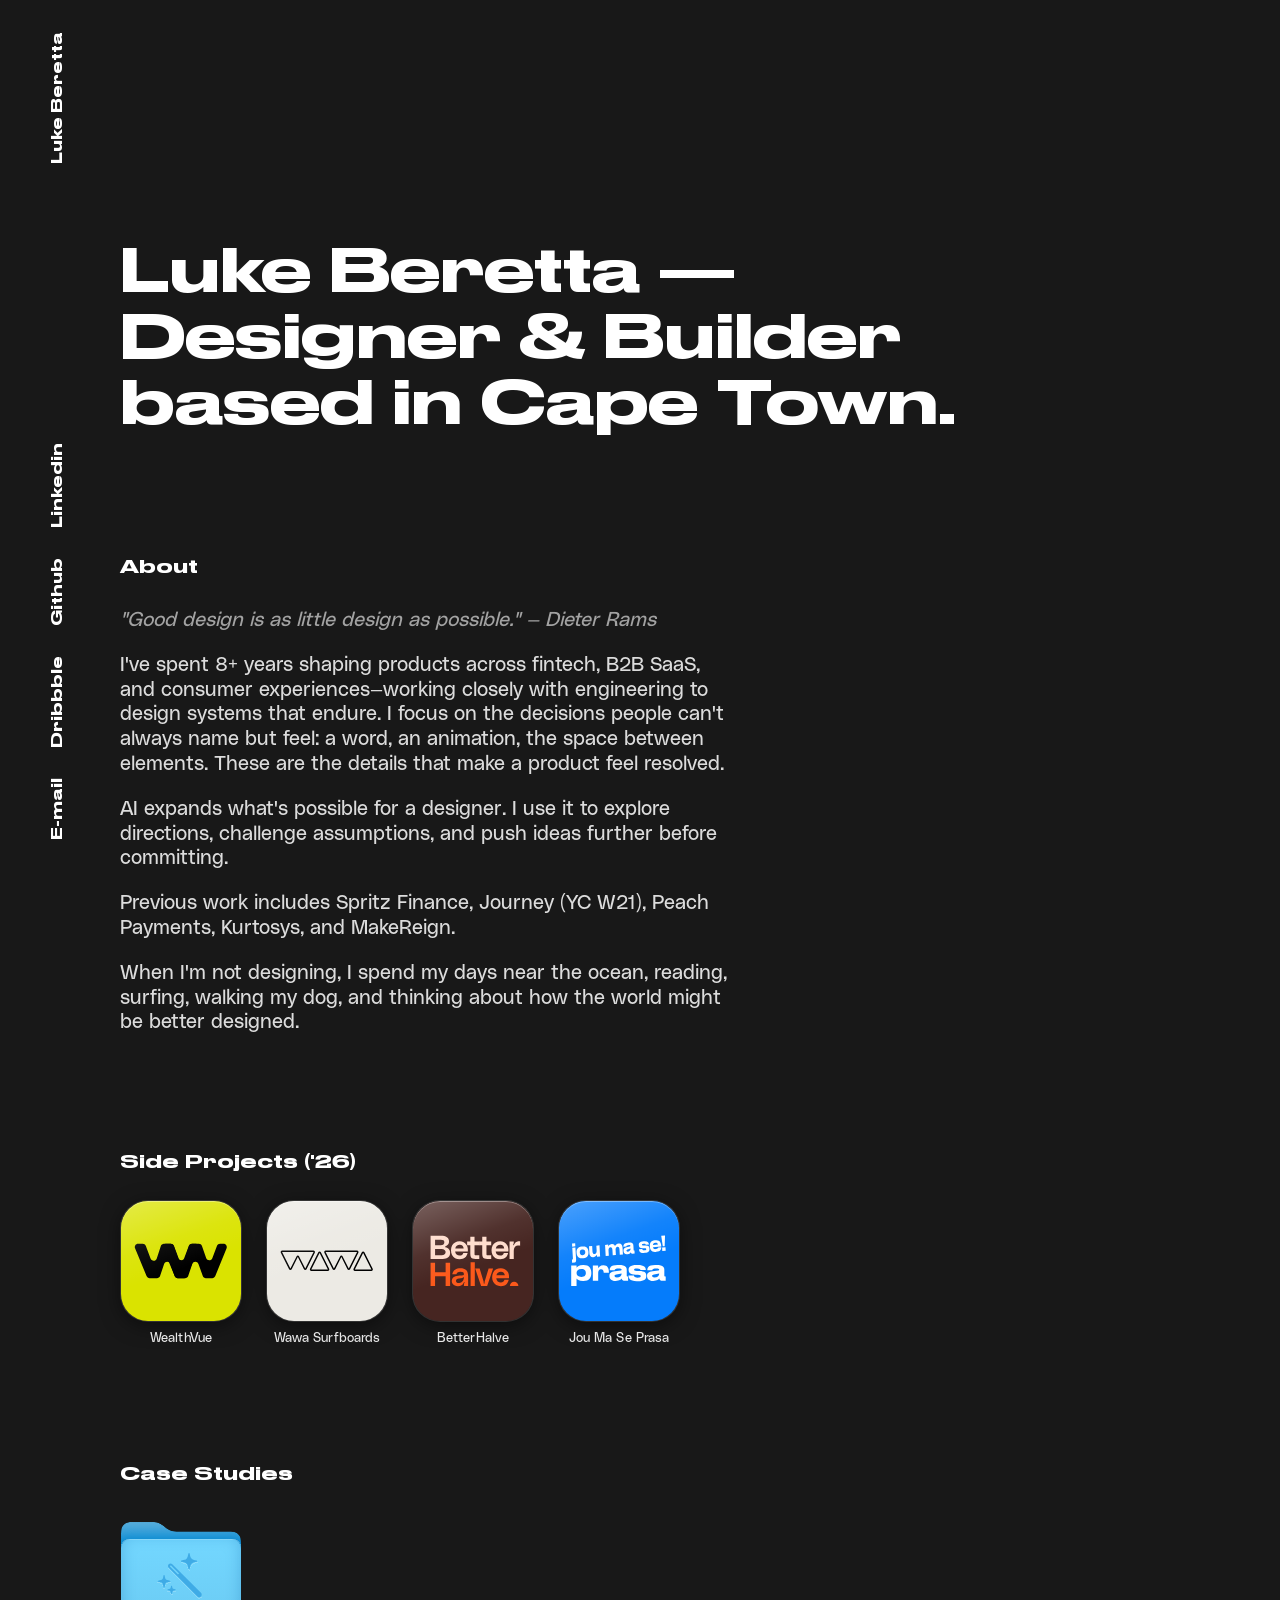
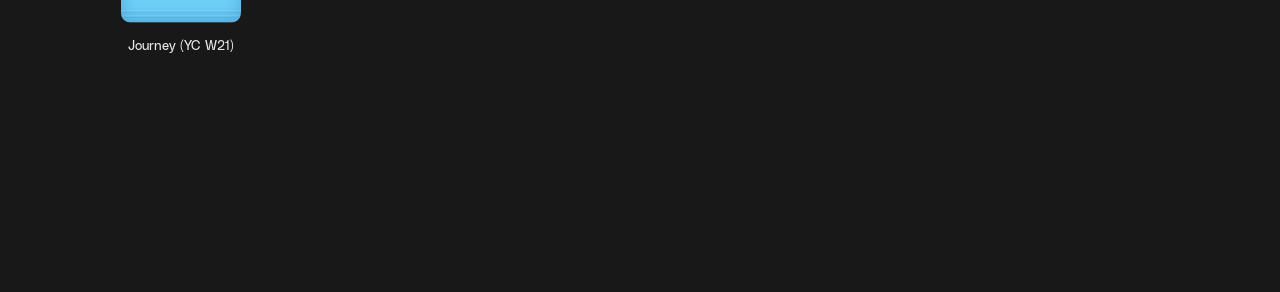
==== index.html @ b5a03242 "feat: replace case study folder icon with SVG asset" ====
<!doctype html>
<html lang="en">

<head>
  <meta charset="utf-8" />
  <meta name="viewport" content="width=device-width, initial-scale=1" />
  <meta name="description" content="Luke Beretta — Designer & Builder." />
  <meta property="og:description" content="Luke Beretta — Designer & Builder." />
  <meta property="og:title" content="Luke Beretta — Designer & Builder" />
  <meta property="og:type" content="website" />
  <meta property="og:site_name" content="Luke Beretta — Designer & Builder" />
  <meta property="og:image" content="https://lukeberetta.github.io/assets/img/og-image.png" />

  <title>Luke Beretta — Designer & Builder</title>
  <link rel="preload" href="assets/fonts/DrukWide-Medium.ttf" as="font" type="font/ttf" crossorigin />
  <link rel="preload" href="assets/fonts/PolySans-Neutral.otf" as="font" type="font/otf" crossorigin />
  <link rel="stylesheet" href="assets/css/main.css" />
  <link rel="icon" type="image/svg+xml" href="assets/icon.svg" />
  <link rel="icon" type="image/png" href="assets/img/favicon-32x32.png" sizes="32x32" />
  <link rel="icon" type="image/png" href="assets/img/favicon-16x16.png" sizes="16x16" />
  <link rel="shortcut icon" href="assets/img/favicon.ico" />
  <link rel="apple-touch-icon" href="assets/img/apple-touch-icon.png" />
  <link rel="manifest" href="assets/img/site.webmanifest" />
</head>

<body class="is-black">
  <header class="app-header">
    <h1>Luke Beretta</h1>
  </header>

  <aside class="app-aside">
    <ul>
      <li><a href="mailto:hello@lukeberetta.com">E-mail</a></li>
      <li><a href="https://dribbble.com/LukeBeretta" target="_blank" rel="noopener noreferrer">Dribbble</a></li>
      <li><a href="https://github.com/lukeberetta" target="_blank" rel="noopener noreferrer">Github</a></li>
      <li><a href="https://www.linkedin.com/in/lukeberetta/" target="_blank" rel="noopener noreferrer">Linkedin</a></li>
    </ul>
  </aside>

  <main class="app-main">
    <section class="main-intro fadein-1">
      <h2>Luke Beretta &mdash; Designer &amp; Builder based in Cape Town.</h2>
    </section>
    <section class="main-section fadein-2">
      <span>About</span>
      <p class="quote">"Good design is as little design as possible." — Dieter Rams</p>
      <p>
        I've spent 8+ years shaping products across fintech, B2B SaaS, and
        consumer experiences&mdash;working closely with engineering to design
        systems that endure. I focus on the decisions people can't always name
        but feel: a word, an animation, the space between elements. These are
        the details that make a product feel resolved.
      </p>
      <p>AI expands what's possible for a designer. I use it to explore directions, challenge assumptions, and push
        ideas further before committing.</p>
      <p>Previous work includes Spritz Finance, Journey (YC W21), Peach Payments, Kurtosys, and MakeReign.</p>
      <p>
        When I'm not designing, I spend my days near the ocean, reading,
        surfing, walking my dog, and thinking about how the world might be
        better designed.
      </p>
    </section>
    <section class="main-section fadein-3">
      <span>Side Projects ('26)</span>
      <div class="projects">
        <a href="https://wealthvue.lukeberetta.com/" target="_blank" rel="noopener noreferrer" class="project-card">
          <div class="project-icon">
            <div class="project-thumb">
              <img src="assets/img/icons/wealthvue.svg" alt="WealthVue — Universal Portfolio Tracker" />
            </div>
          </div>
          <p class="project-name">WealthVue</p>
          <p class="project-desc">Universal portfolio tracker</p>
        </a>
        <a href="https://wawa.lukeberetta.com/" target="_blank" rel="noopener noreferrer" class="project-card">
          <div class="project-icon">
            <div class="project-thumb">
              <img src="assets/img/icons/wawa.svg" alt="Wawa Surfboards" />
            </div>
          </div>
          <p class="project-name">Wawa Surfboards</p>
          <p class="project-desc">Online store (in progress)</p>
        </a>
        <a href="https://betterhalve.com" target="_blank" rel="noopener" class="project-card">
          <div class="project-icon">
            <div class="project-thumb">
              <img src="assets/img/icons/betterhalve.svg" alt="BetterHalve" />
            </div>
          </div>
          <p class="project-name">BetterHalve</p>
          <p class="project-desc">iOS app</p>
        </a>
        <a href="https://joumaseprasa.com" target="_blank" rel="noopener noreferrer" class="project-card">
          <div class="project-icon">
            <div class="project-thumb">
              <img src="assets/img/icons/joumaseprasa.svg" alt="Jou Ma Se Prasa" />
            </div>
          </div>
          <p class="project-name">Jou Ma Se Prasa</p>
          <p class="project-desc">Cape Town train noise tracker</p>
        </a>
      </div>
    </section>
    <section class="main-section fadein-3">
      <span>Case Studies</span>
      <div class="projects">
        <a href="case-studies/journey.html" class="project-card project-card--folder">
          <img src="assets/img/icons/case-study-journey.svg" alt="Journey" class="project-folder-icon" />
          <p class="project-name">Journey (YC W21)</p>
          <p class="project-desc">Case study</p>
        </a>
      </div>
    </section>
    <!-- Figma files section hidden
    <section class="main-section fadein-3">
      <span>Select Figma Files</span>
      <div class="projects">
        <a href="https://www.figma.com/design/J8ltPVBTdNNCyfic9MIWaE/Selected-Case-Studies--In-Progress-?m=auto&t=wPqwxRE45HLJJpII-1"
          target="_blank" rel="noopener noreferrer" class="project-card">
          <div class="project-thumb">
            <img src="assets/img/case-studies.png" alt="Case Studies" />
          </div>
          <p class="project-name">Case Studies</p>
          <p class="project-desc">In progress</p>
        </a>
        <a href="https://www.figma.com/design/6o7K0kJI0UyByejwV8CUm9/Spritz-App?m=auto&t=wPqwxRE45HLJJpII-1"
          target="_blank" rel="noopener noreferrer" class="project-card">
          <div class="project-thumb">
            <img src="assets/img/spritz-app.png" alt="Spritz Finance" />
          </div>
          <p class="project-name">Spritz Finance</p>
          <p class="project-desc">App design</p>
        </a>
        <a href="https://www.figma.com/design/VhBF4rH5nAALUirav9gGMx/Aperol-Design?m=auto&t=wPqwxRE45HLJJpII-1"
          target="_blank" rel="noopener noreferrer" class="project-card">
          <div class="project-thumb">
            <img src="assets/img/aperol.png" alt="Aperol Design" />
          </div>
          <p class="project-name">Aperol Design</p>
          <p class="project-desc">Spritz design system</p>
        </a>
        <a href="https://www.figma.com/design/goVI3vkGpjZGc5YXoRaha5/%E2%9D%96%C2%A0Peach-Core--Copy-?m=auto&t=wPqwxRE45HLJJpII-6"
          target="_blank" rel="noopener noreferrer" class="project-card">
          <div class="project-thumb">
            <img src="assets/img/peach.png" alt="Peach Payments" />
          </div>
          <p class="project-name">Peach Payments</p>
          <p class="project-desc">Design system</p>
        </a>
      </div>
    </section>
    -->
  </main>

  <script src="assets/js/index.js"></script>
</body>

</html>
---- assets/css/main.css ----
/* ============================================================
   Variables
   ============================================================ */

:root {
  --colour-light: #fff;
  --colour-dark: #181818;
}


/* ============================================================
   Reset
   ============================================================ */

*,
*::before,
*::after {
  margin: 0;
  padding: 0;
  box-sizing: border-box;
  font: inherit;
  text-rendering: optimizeLegibility;
  -webkit-font-smoothing: antialiased;
  -moz-osx-font-smoothing: grayscale;
  -webkit-tap-highlight-color: transparent;
}

::selection {
  color: var(--colour-dark);
  background: var(--colour-light);
}


/* ============================================================
   Fonts
   ============================================================ */

@font-face {
  font-family: "DrukWide";
  src: url(../fonts/DrukWide-Medium.ttf);
}

@font-face {
  font-family: "PolySans-Neutral";
  src: url(../fonts/PolySans-Neutral.otf);
}


/* ============================================================
   Base
   ============================================================ */

body {
  line-height: 1;
  font-weight: 300;
  font-family: "PolySans-Neutral", Arial, Helvetica, sans-serif;
}

a {
  text-decoration: none;
}


/* ============================================================
   Theme — Dark
   ============================================================ */

.is-black {
  background: var(--colour-dark);
}

.is-black,
.is-black a {
  color: var(--colour-light);
}

.is-black .app-aside ul li::before {
  background: var(--colour-light);
}


/* ============================================================
   Layout — Header & Aside (shared)
   ============================================================ */

.app-aside,
.app-header {
  z-index: 99;
  position: fixed;
  white-space: nowrap;
}


.app-main span,
h2 {
  font-size: 18px;
  font-family: "DrukWide";
}

.app-header,
.app-aside ul li {
  font-size: 14px;
  font-family: "DrukWide";
}

/* ============================================================
   Layout — Header
   ============================================================ */

.app-header {
  top: 150px;
  left: 65px;
  transform: rotate(-90deg);
  transform-origin: bottom left;
}

@media (max-width: 451px) {
  .app-header {
    top: 160px;
    left: auto;
    right: 28px;
    transform: rotate(90deg);
    transform-origin: top right;
  }
}


/* ============================================================
   Layout — Aside Nav
   ============================================================ */

.app-aside {
  left: 65px;
  bottom: 60px;
  transform: rotate(-90deg);
  transform-origin: bottom left;
}

.app-aside ul {
  display: flex;
  list-style: none;
  gap: 30px;
}

.app-aside ul li {
  position: relative;
}

.app-aside ul li::before {
  z-index: -1;
  content: "";
  width: 100%;
  height: 1px;
  transform: scaleX(0);
  transform-origin: right;
  transition: transform 0.2s ease-out;
  position: absolute;
  bottom: -1px;
  left: 0;
}

.app-aside ul li:hover::before {
  transform: scaleX(1);
  transform-origin: left;
}

@media (max-width: 451px) {
  .app-aside {
    left: auto;
    right: 28px;
    bottom: 30px;
    transform: rotate(90deg);
    transform-origin: top right;
  }

  .app-aside ul li {
    font-size: 9px;
  }
}


/* ============================================================
   Layout — Main
   ============================================================ */

.is-mobile .app-main {
  position: relative;
}

.app-main {
  position: fixed;
  padding: 240px 120px;
  transition: all 0.5s cubic-bezier(0.2, 0.84, 0.5, 1);
  transform-origin: 0 0;
  transform: translate3d(0, 0, 0);
  -webkit-backface-visibility: hidden;
  backface-visibility: hidden;
  perspective: 1000px;
}

@media (max-width: 451px) {
  .app-main {
    padding: 60px 68px 60px 24px;
  }
}

.app-main .main-intro,
.app-main .main-section {
  position: relative;
  padding-bottom: 120px;
  max-width: 620px;
}

.app-main .main-intro:last-of-type,
.app-main .main-section:last-of-type {
  padding-bottom: 0;
}

@media (max-width: 451px) {

  .app-main .main-intro,
  .app-main .main-section {
    padding-bottom: 60px;
  }
}

.app-main span {
  display: block;
  padding-bottom: 30px;
}

.app-main h2 {
  font-size: 60px;
  width: 900px;
  max-width: 900px;
  line-height: 110%;
}

@media (max-width: 451px) {
  .app-main h2 {
    font-size: 35px;
    width: auto;
  }
}

.app-main li,
.app-main p {
  opacity: 0.85;
  font-size: 20px;
  max-width: none;
  list-style: none;
  line-height: 124%;
  padding-bottom: 20px;
}

.app-main li small,
.app-main p small {
  font-size: 13px;
}

.app-main li:last-of-type,
.app-main p:last-of-type {
  padding-bottom: 0;
}

.app-main p.quote {
  opacity: 0.6;
  font-style: italic;
}


/* ============================================================
   Components — Back Link
   ============================================================ */

.back-link {
  display: inline-block;
  font-size: 14px;
  opacity: 0.5;
  margin-bottom: 20px;
  transition: opacity 0.2s ease-out;
}

.back-link:hover {
  opacity: 1;
}


/* ============================================================
   Components — Image Placeholder
   ============================================================ */

.img-placeholder {
  position: relative;
  width: 100%;
  aspect-ratio: 16 / 9;
  background: rgba(255, 255, 255, 0.08);
  backdrop-filter: blur(12px) saturate(160%);
  -webkit-backdrop-filter: blur(12px) saturate(160%);
  border-radius: 10px;
  box-shadow:
    0 0 0 1px rgba(255, 255, 255, 0.14),
    0 4px 20px rgba(0, 0, 0, 0.5);
  margin: 32px 0;
}

.img-placeholder.img-full {
  width: calc(100vw - 240px);
  max-width: none;
  object-fit: cover;
}

.main-section .img-placeholder:last-child {
  margin-top: 120px;
  margin-bottom: 0;
}

@media (max-width: 451px) {
  .img-placeholder.img-full {
    width: calc(100vw - 92px);
  }

  .main-section .img-placeholder:last-child {
    margin-top: 60px;
  }
}

.img-placeholder::after {
  content: '';
  position: absolute;
  inset: 0;
  border-radius: inherit;
  background: linear-gradient(160deg,
      rgba(255, 255, 255, 0.28) 0%,
      rgba(255, 255, 255, 0.06) 35%,
      transparent 55%);
  box-shadow: inset 0 1px 0 rgba(255, 255, 255, 0.35);
  pointer-events: none;
}


/* ============================================================
   Components — Project Grid
   ============================================================ */

.projects {
  display: grid;
  grid-template-columns: repeat(4, 1fr);
  gap: 28px 24px;
  max-width: 560px;
}

@media (max-width: 451px) {
  .projects {
    display: flex;
    flex-wrap: wrap;
    gap: 16px 12px;
    max-width: 100%;
  }
}

.project-card {
  display: flex;
  flex-direction: column;
  align-items: center;
  gap: 8px;
  transition: transform 0.18s ease-out, opacity 0.18s ease-out;
}

.project-card:hover {
  transform: scale(1.06);
  opacity: 1;
}

.project-card--folder {
  gap: 4px;
}

.project-icon {
  position: relative;
  width: 120px;
  height: 120px;
  border-radius: 27px;
  overflow: hidden;
  background: rgba(255, 255, 255, 0.08);
  backdrop-filter: blur(12px) saturate(160%);
  -webkit-backdrop-filter: blur(12px) saturate(160%);
  box-shadow:
    0 0 0 1px rgba(255, 255, 255, 0.14),
    0 4px 20px rgba(0, 0, 0, 0.5);
  flex-shrink: 0;
}

.project-icon::after {
  content: '';
  position: absolute;
  inset: 0;
  border-radius: inherit;
  background: linear-gradient(160deg,
      rgba(255, 255, 255, 0.28) 0%,
      rgba(255, 255, 255, 0.06) 35%,
      transparent 55%);
  box-shadow: inset 0 1px 0 rgba(255, 255, 255, 0.35);
  pointer-events: none;
  z-index: 1;
}

@media (max-width: 451px) {
  .project-icon {
    width: 80px;
    height: 80px;
    border-radius: 18px;
  }
}

.project-thumb {
  width: 100%;
  height: 100%;
  overflow: hidden;
}

.project-thumb img {
  width: 100%;
  height: 100%;
  object-fit: cover;
  object-position: center;
  display: block;
}

.project-folder-icon {
  width: 120px;
  height: 120px;
  object-fit: contain;
  display: block;
}

@media (max-width: 451px) {
  .project-folder-icon {
    width: 80px;
    height: 80px;
  }
}

.project-card .project-name {
  font-family: "PolySans-Neutral";
  font-size: 13px;
  opacity: 0.9;
  max-width: none;
  padding: 0;
  text-align: center;
  letter-spacing: 0.01em;
  line-height: 1.2;
}

.project-card .project-desc {
  display: none;
}

@media (max-width: 451px) {
  .project-card .project-name {
    font-size: 10px;
  }
}


/* ============================================================
   Animation — Fade In
   ============================================================ */

.fadein-1,
.fadein-2,
.fadein-3 {
  opacity: 0;
  animation: fadein 0.8s var(--delay, 0s) forwards;
}

.fadein-1 {
  --delay: 0.3s;
}

.fadein-2 {
  --delay: 0.6s;
}

.fadein-3 {
  --delay: 0.9s;
}

@keyframes fadein {
  to {
    opacity: 1;
  }
}
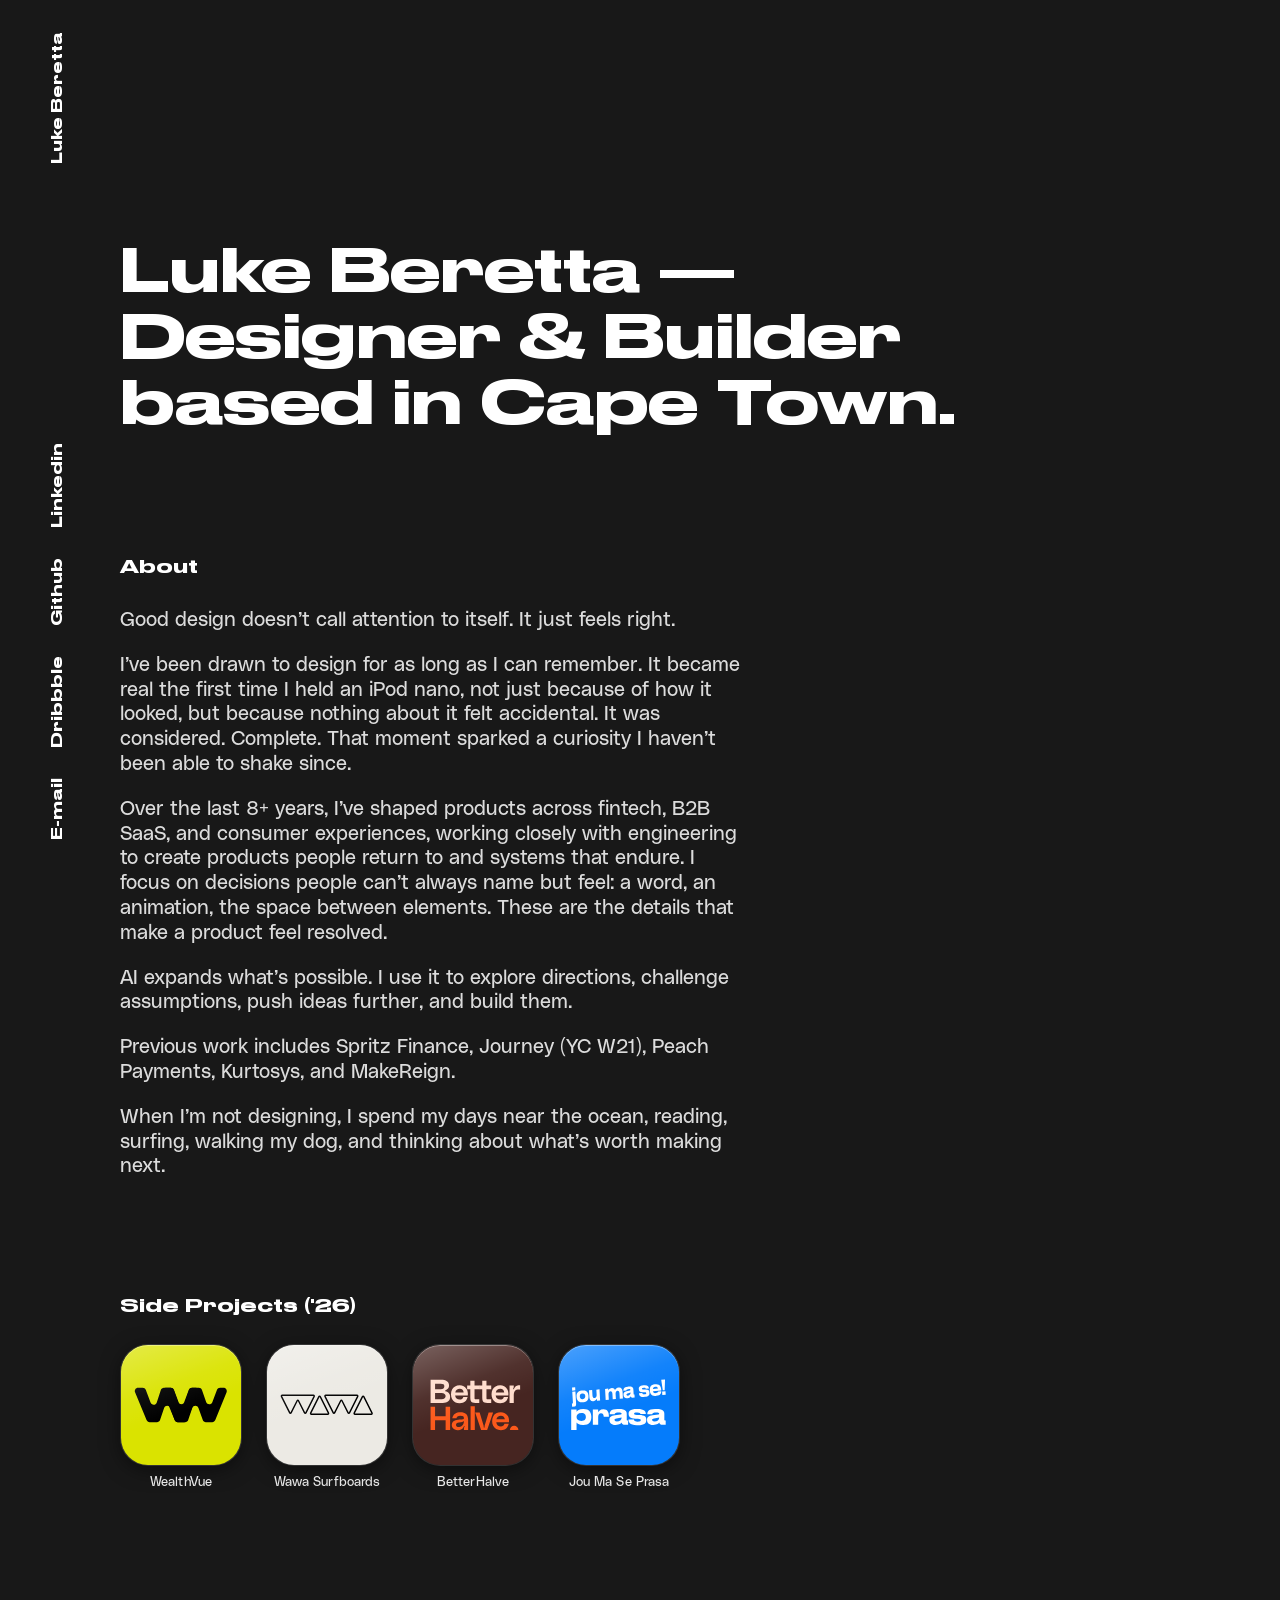
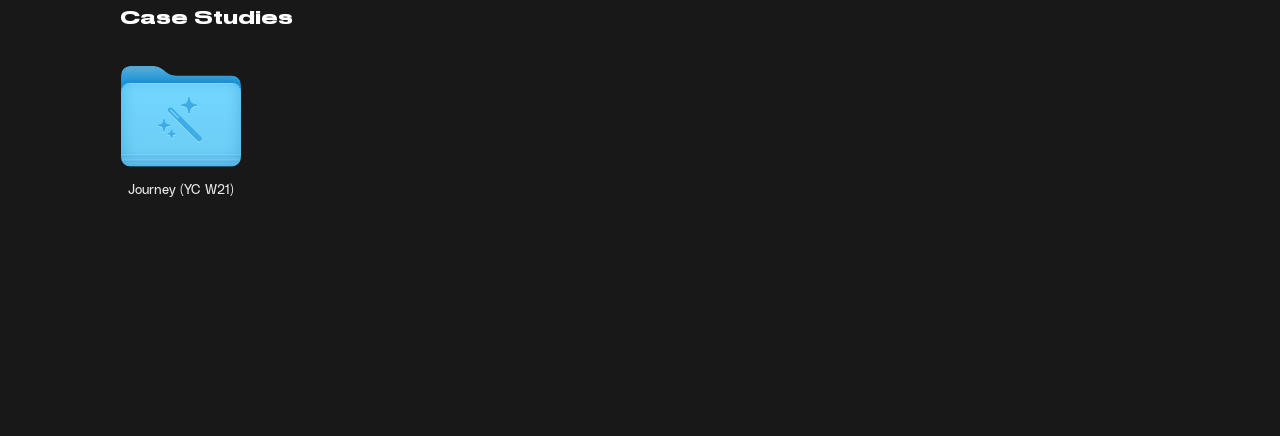
==== commit 3c3a8b0b: "feat: add liquid glass custom cursor and update back button styling and site copy" ====
--- a/index.html
+++ b/index.html
@@ -43,21 +43,21 @@
     </section>
     <section class="main-section fadein-2">
       <span>About</span>
-      <p class="quote">"Good design is as little design as possible." — Dieter Rams</p>
+      <p>Good design doesn’t call attention to itself. It just feels right.</p>
+      <p>I’ve been drawn to design for as long as I can remember. It became real the first time I held an iPod nano,
+        not just because of how it looked, but because nothing about it felt accidental. It was considered. Complete.
+        That moment sparked a curiosity I haven’t been able to shake since.</p>
       <p>
-        I've spent 8+ years shaping products across fintech, B2B SaaS, and
-        consumer experiences&mdash;working closely with engineering to design
-        systems that endure. I focus on the decisions people can't always name
-        but feel: a word, an animation, the space between elements. These are
-        the details that make a product feel resolved.
+        Over the last 8+ years, I’ve shaped products across fintech, B2B SaaS, and consumer experiences, working
+        closely with engineering to create products people return to and systems that endure. I focus on decisions
+        people can’t always name but feel: a word, an animation, the space between elements. These are the details
+        that make a product feel resolved.
       </p>
-      <p>AI expands what's possible for a designer. I use it to explore directions, challenge assumptions, and push
-        ideas further before committing.</p>
+      <p>AI expands what’s possible. I use it to explore directions, challenge assumptions, push ideas further, and build them.</p>
       <p>Previous work includes Spritz Finance, Journey (YC W21), Peach Payments, Kurtosys, and MakeReign.</p>
       <p>
-        When I'm not designing, I spend my days near the ocean, reading,
-        surfing, walking my dog, and thinking about how the world might be
-        better designed.
+        When I’m not designing, I spend my days near the ocean, reading,
+        surfing, walking my dog, and thinking about what’s worth making next.
       </p>
     </section>
     <section class="main-section fadein-3">
@@ -153,6 +153,7 @@
   </main>
 
   <script src="assets/js/index.js"></script>
+  <script src="assets/js/cursor.js"></script>
 </body>
 
 </html>
--- a/assets/css/main.css
+++ b/assets/css/main.css
@@ -264,7 +264,7 @@
 }
 
 .app-main p.quote {
-  opacity: 0.6;
+  /* opacity: 0.6; */
   font-style: italic;
 }
 
@@ -274,15 +274,49 @@
    ============================================================ */
 
 .back-link {
-  display: inline-block;
-  font-size: 14px;
-  opacity: 0.5;
-  margin-bottom: 20px;
-  transition: opacity 0.2s ease-out;
+  position: relative;
+  display: inline-flex;
+  align-items: center;
+  justify-content: center;
+  width: 44px;
+  height: 44px;
+  border-radius: 50%;
+  background: rgba(255, 255, 255, 0.08);
+  backdrop-filter: blur(12px) saturate(160%);
+  -webkit-backdrop-filter: blur(12px) saturate(160%);
+  /* box-shadow:
+    0 0 0 1px rgba(255, 255, 255, 0.14),
+    0 4px 20px rgba(0, 0, 0, 0.5); */
+  margin-bottom: 28px;
+  text-decoration: none;
+  overflow: hidden;
+  transition: box-shadow 0.15s ease-out;
+}
+
+.back-link::after {
+  content: '';
+  position: absolute;
+  inset: 0;
+  border-radius: inherit;
+  background: linear-gradient(160deg,
+      rgba(255, 255, 255, 0.28) 0%,
+      rgba(255, 255, 255, 0.06) 35%,
+      transparent 55%);
+  box-shadow: inset 0 1px 0 rgba(255, 255, 255, 0.35);
+  pointer-events: none;
+}
+
+.back-link svg {
+  flex-shrink: 0;
+  position: relative;
+  z-index: 1;
+  color: rgba(255, 255, 255, 0.85);
 }
 
 .back-link:hover {
-  opacity: 1;
+  box-shadow:
+    0 0 0 1px rgba(255, 255, 255, 0.22),
+    0 6px 28px rgba(0, 0, 0, 0.55);
 }
 
 
@@ -364,11 +398,10 @@
   flex-direction: column;
   align-items: center;
   gap: 8px;
-  transition: transform 0.18s ease-out, opacity 0.18s ease-out;
+  transition: opacity 0.18s ease-out;
 }
 
 .project-card:hover {
-  transform: scale(1.06);
   opacity: 1;
 }
 
@@ -490,4 +523,86 @@
   to {
     opacity: 1;
   }
+}
+
+/* ============================================================
+   Custom Cursor — Liquid Glass
+   ============================================================ */
+
+.cursor-active,
+.cursor-active * {
+  cursor: none !important;
+}
+
+.cursor-blob {
+  position: fixed;
+  top: 0;
+  left: 0;
+  border-radius: 50%;
+  pointer-events: none;
+  z-index: 9999;
+  will-change: transform;
+  opacity: 0;
+  transition: opacity 0.35s cubic-bezier(0.25, 0.1, 0.25, 1);
+}
+
+.cursor-blob.is-visible {
+  opacity: 1;
+}
+
+/* Liquid Glass blob — the material */
+.cursor-blob {
+  width: 20px;
+  height: 20px;
+
+  /* Glass material: gradient catches light from top-left */
+  background: linear-gradient(135deg,
+      rgba(255, 255, 255, 0.22) 0%,
+      rgba(255, 255, 255, 0.06) 60%,
+      rgba(255, 255, 255, 0.12) 100%);
+
+  /* Frosted glass refraction */
+  backdrop-filter: blur(3px) saturate(1.6);
+  -webkit-backdrop-filter: blur(3px) saturate(1.6);
+
+  /* Glass edge — thin specular rim */
+  border: 0.5px solid rgba(255, 255, 255, 0.32);
+
+  /* Depth: inner highlight at top, soft outer shadow */
+  box-shadow:
+    inset 0 1px 1.5px rgba(255, 255, 255, 0.55),
+    inset 0 -1px 1px rgba(0, 0, 0, 0.08),
+    0 6px 24px rgba(0, 0, 0, 0.18),
+    0 2px 6px rgba(0, 0, 0, 0.1);
+
+  transition:
+    background 0.4s cubic-bezier(0.25, 0.1, 0.25, 1),
+    border-color 0.4s cubic-bezier(0.25, 0.1, 0.25, 1),
+    box-shadow 0.4s cubic-bezier(0.25, 0.1, 0.25, 1),
+    opacity 0.35s cubic-bezier(0.25, 0.1, 0.25, 1);
+}
+
+/* Merged — cursor dissolves into back button */
+.cursor-blob.is-merged {
+  opacity: 0 !important;
+  transition:
+    opacity 0.2s cubic-bezier(0.25, 0.1, 0.25, 1),
+    background 0.4s cubic-bezier(0.25, 0.1, 0.25, 1),
+    border-color 0.4s cubic-bezier(0.25, 0.1, 0.25, 1),
+    box-shadow 0.4s cubic-bezier(0.25, 0.1, 0.25, 1);
+}
+
+/* Hover — glass brightens, glow deepens */
+.cursor-blob.is-hovering {
+  background: linear-gradient(135deg,
+      rgba(255, 255, 255, 0.28) 0%,
+      rgba(255, 255, 255, 0.08) 60%,
+      rgba(255, 255, 255, 0.16) 100%);
+  border-color: rgba(255, 255, 255, 0.45);
+  box-shadow:
+    inset 0 1px 2px rgba(255, 255, 255, 0.65),
+    inset 0 -1px 1px rgba(0, 0, 0, 0.06),
+    0 8px 32px rgba(0, 0, 0, 0.22),
+    0 3px 10px rgba(0, 0, 0, 0.12),
+    0 0 0 0.5px rgba(255, 255, 255, 0.12);
 }
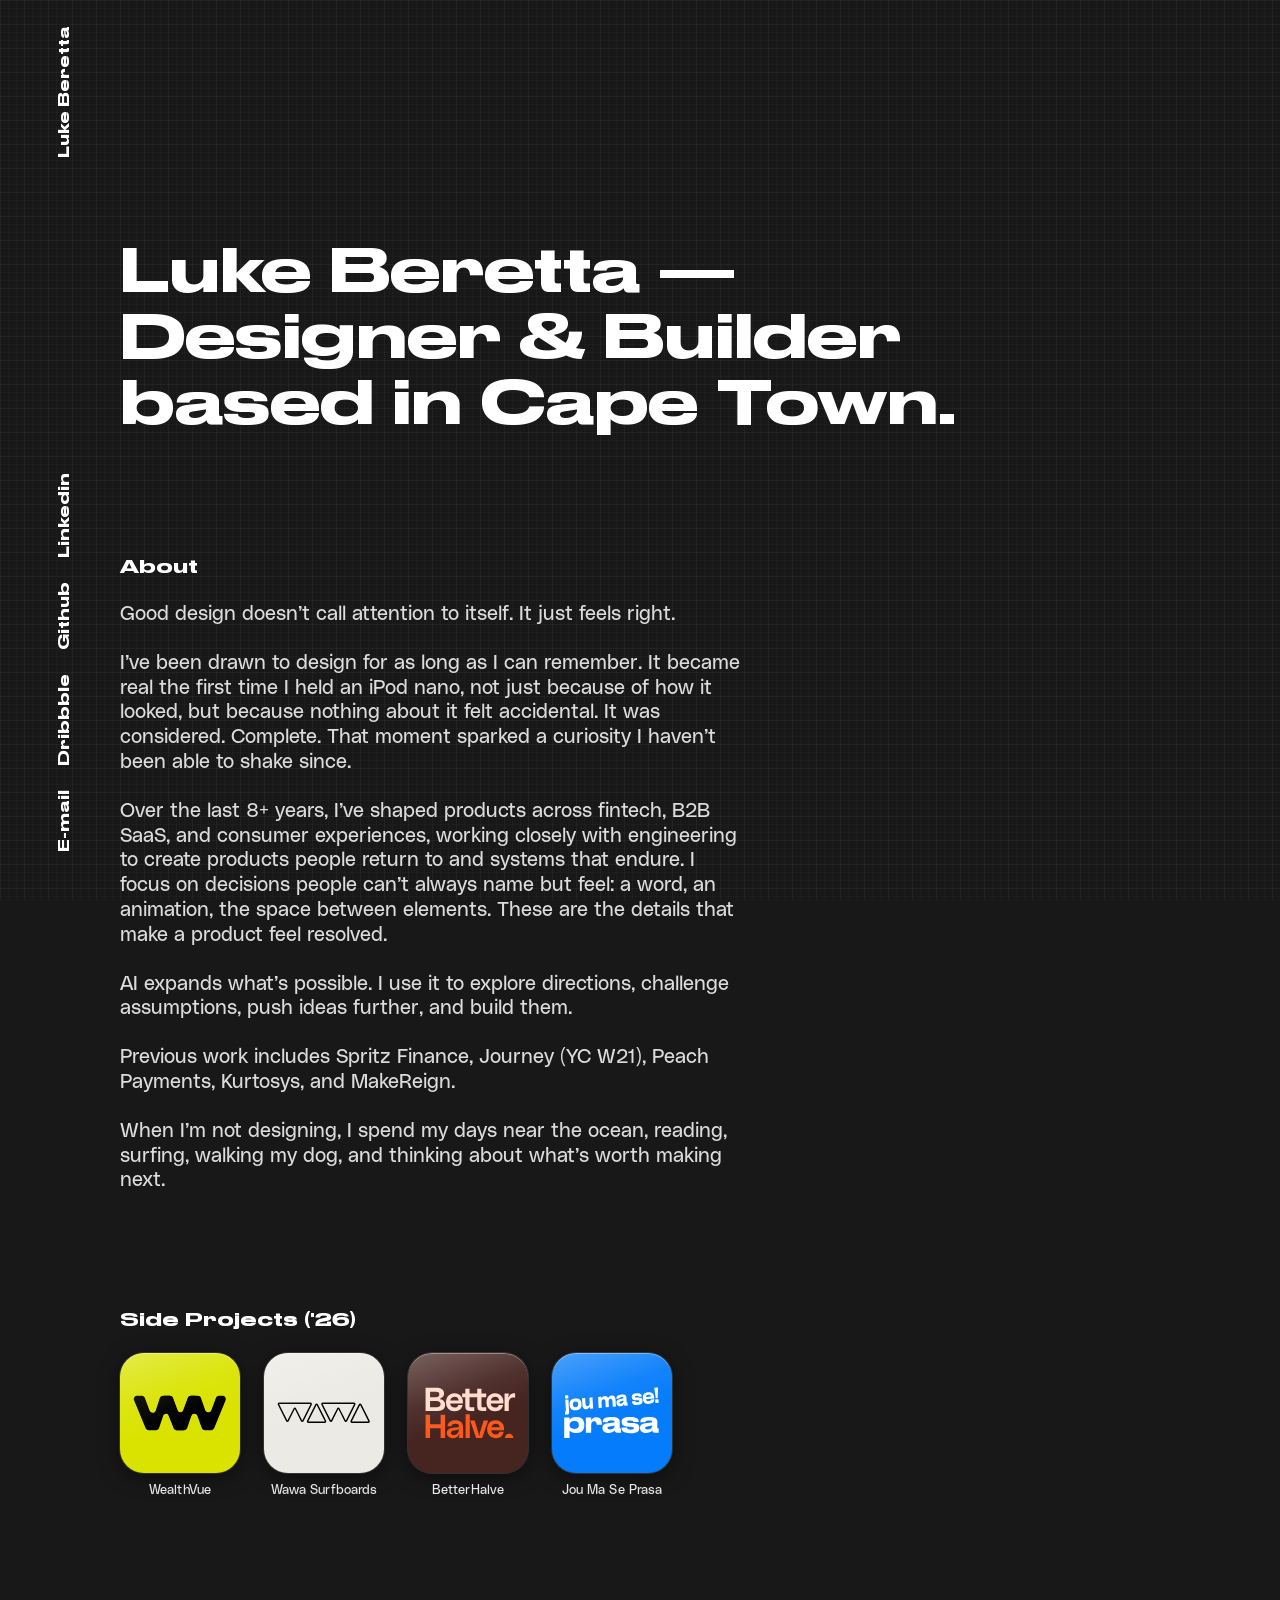
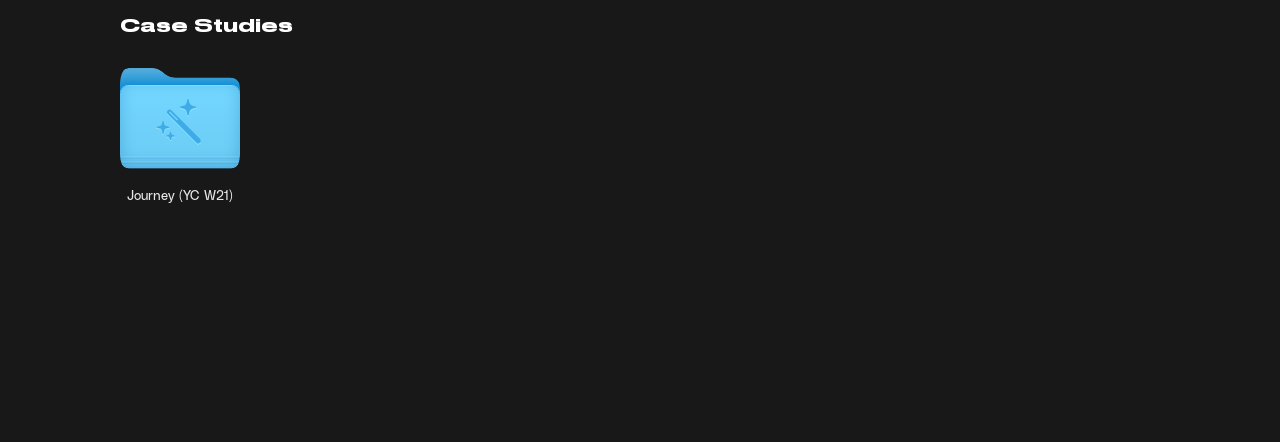
==== commit 901dab64: "feat: implement 8px pixel grid overlay and update layout spacing to align with the new grid system" ====
--- a/index.html
+++ b/index.html
@@ -14,7 +14,7 @@
   <title>Luke Beretta — Designer & Builder</title>
   <link rel="preload" href="assets/fonts/DrukWide-Medium.ttf" as="font" type="font/ttf" crossorigin />
   <link rel="preload" href="assets/fonts/PolySans-Neutral.otf" as="font" type="font/otf" crossorigin />
-  <link rel="stylesheet" href="assets/css/main.css" />
+  <link rel="stylesheet" href="assets/css/main.css?v=2" />
   <link rel="icon" type="image/svg+xml" href="assets/icon.svg" />
   <link rel="icon" type="image/png" href="assets/img/favicon-32x32.png" sizes="32x32" />
   <link rel="icon" type="image/png" href="assets/img/favicon-16x16.png" sizes="16x16" />
@@ -24,16 +24,17 @@
 </head>
 
 <body class="is-black">
+  <div id="grid-overlay" aria-hidden="true"></div>
   <header class="app-header">
     <h1>Luke Beretta</h1>
   </header>
 
   <aside class="app-aside">
     <ul>
-      <li><a href="mailto:hello@lukeberetta.com">E-mail</a></li>
-      <li><a href="https://dribbble.com/LukeBeretta" target="_blank" rel="noopener noreferrer">Dribbble</a></li>
-      <li><a href="https://github.com/lukeberetta" target="_blank" rel="noopener noreferrer">Github</a></li>
-      <li><a href="https://www.linkedin.com/in/lukeberetta/" target="_blank" rel="noopener noreferrer">Linkedin</a></li>
+      <li><a class="nav-link" href="mailto:hello@lukeberetta.com">E-mail</a></li>
+      <li><a class="nav-link" href="https://dribbble.com/LukeBeretta" target="_blank" rel="noopener noreferrer">Dribbble</a></li>
+      <li><a class="nav-link" href="https://github.com/lukeberetta" target="_blank" rel="noopener noreferrer">Github</a></li>
+      <li><a class="nav-link" href="https://www.linkedin.com/in/lukeberetta/" target="_blank" rel="noopener noreferrer">Linkedin</a></li>
     </ul>
   </aside>
 
--- a/assets/css/main.css
+++ b/assets/css/main.css
@@ -5,6 +5,39 @@
 :root {
   --colour-light: #fff;
   --colour-dark: #181818;
+}
+
+
+/* ============================================================
+   Grid Overlay — 8px pixel grid
+   ============================================================ */
+
+#grid-overlay {
+  position: fixed;
+  inset: 0;
+  pointer-events: none;
+  z-index: 0;
+  background-image:
+    repeating-linear-gradient(to right,
+      rgba(255, 255, 255, 0.025) 0px,
+      rgba(255, 255, 255, 0.025) 1px,
+      transparent 1px,
+      transparent 24px),
+    repeating-linear-gradient(to bottom,
+      rgba(255, 255, 255, 0.025) 0px,
+      rgba(255, 255, 255, 0.025) 1px,
+      transparent 1px,
+      transparent 24px),
+    repeating-linear-gradient(to right,
+      rgba(255, 255, 255, 0.025) 0px,
+      rgba(255, 255, 255, 0.025) 1px,
+      transparent 1px,
+      transparent 8px),
+    repeating-linear-gradient(to bottom,
+      rgba(255, 255, 255, 0.025) 0px,
+      rgba(255, 255, 255, 0.025) 1px,
+      transparent 1px,
+      transparent 8px);
 }
 
 
@@ -108,17 +141,17 @@
    ============================================================ */
 
 .app-header {
-  top: 150px;
-  left: 65px;
+  top: 144px;
+  left: 72px;
   transform: rotate(-90deg);
   transform-origin: bottom left;
 }
 
 @media (max-width: 451px) {
   .app-header {
-    top: 160px;
+    top: 144px;
     left: auto;
-    right: 28px;
+    right: 24px;
     transform: rotate(90deg);
     transform-origin: top right;
   }
@@ -130,8 +163,8 @@
    ============================================================ */
 
 .app-aside {
-  left: 65px;
-  bottom: 60px;
+  left: 72px;
+  bottom: 48px;
   transform: rotate(-90deg);
   transform-origin: bottom left;
 }
@@ -139,36 +172,28 @@
 .app-aside ul {
   display: flex;
   list-style: none;
-  gap: 30px;
+  gap: 24px;
 }
 
 .app-aside ul li {
   position: relative;
 }
 
-.app-aside ul li::before {
-  z-index: -1;
-  content: "";
-  width: 100%;
-  height: 1px;
-  transform: scaleX(0);
-  transform-origin: right;
-  transition: transform 0.2s ease-out;
-  position: absolute;
-  bottom: -1px;
-  left: 0;
-}
-
-.app-aside ul li:hover::before {
-  transform: scaleX(1);
-  transform-origin: left;
-}
+.nav-link {
+  display: inline-block;
+  transition: opacity 0.2s ease;
+}
+
+.nav-link:hover {
+  opacity: 0.5;
+}
+
 
 @media (max-width: 451px) {
   .app-aside {
     left: auto;
-    right: 28px;
-    bottom: 30px;
+    right: 24px;
+    bottom: 24px;
     transform: rotate(90deg);
     transform-origin: top right;
   }
@@ -200,7 +225,7 @@
 
 @media (max-width: 451px) {
   .app-main {
-    padding: 60px 68px 60px 24px;
+    padding: 48px 72px 48px 24px;
   }
 }
 
@@ -208,7 +233,7 @@
 .app-main .main-section {
   position: relative;
   padding-bottom: 120px;
-  max-width: 620px;
+  max-width: 624px;
 }
 
 .app-main .main-intro:last-of-type,
@@ -220,13 +245,13 @@
 
   .app-main .main-intro,
   .app-main .main-section {
-    padding-bottom: 60px;
+    padding-bottom: 48px;
   }
 }
 
 .app-main span {
   display: block;
-  padding-bottom: 30px;
+  padding-bottom: 24px;
 }
 
 .app-main h2 {
@@ -250,7 +275,7 @@
   max-width: none;
   list-style: none;
   line-height: 124%;
-  padding-bottom: 20px;
+  padding-bottom: 24px;
 }
 
 .app-main li small,
@@ -278,8 +303,8 @@
   display: inline-flex;
   align-items: center;
   justify-content: center;
-  width: 44px;
-  height: 44px;
+  width: 48px;
+  height: 48px;
   border-radius: 50%;
   background: rgba(255, 255, 255, 0.08);
   backdrop-filter: blur(12px) saturate(160%);
@@ -287,7 +312,7 @@
   /* box-shadow:
     0 0 0 1px rgba(255, 255, 255, 0.14),
     0 4px 20px rgba(0, 0, 0, 0.5); */
-  margin-bottom: 28px;
+  margin-bottom: 24px;
   text-decoration: none;
   overflow: hidden;
   transition: box-shadow 0.15s ease-out;
@@ -331,11 +356,11 @@
   background: rgba(255, 255, 255, 0.08);
   backdrop-filter: blur(12px) saturate(160%);
   -webkit-backdrop-filter: blur(12px) saturate(160%);
-  border-radius: 10px;
+  border-radius: 8px;
   box-shadow:
     0 0 0 1px rgba(255, 255, 255, 0.14),
     0 4px 20px rgba(0, 0, 0, 0.5);
-  margin: 32px 0;
+  margin: 24px 0;
 }
 
 .img-placeholder.img-full {
@@ -351,11 +376,11 @@
 
 @media (max-width: 451px) {
   .img-placeholder.img-full {
-    width: calc(100vw - 92px);
+    width: calc(100vw - 96px);
   }
 
   .main-section .img-placeholder:last-child {
-    margin-top: 60px;
+    margin-top: 48px;
   }
 }
 
@@ -380,15 +405,15 @@
 .projects {
   display: grid;
   grid-template-columns: repeat(4, 1fr);
-  gap: 28px 24px;
-  max-width: 560px;
+  gap: 24px 24px;
+  max-width: 552px;
 }
 
 @media (max-width: 451px) {
   .projects {
     display: flex;
     flex-wrap: wrap;
-    gap: 16px 12px;
+    gap: 16px 16px;
     max-width: 100%;
   }
 }
@@ -406,14 +431,24 @@
 }
 
 .project-card--folder {
-  gap: 4px;
+  gap: 8px;
+}
+
+.project-icon,
+.project-folder-icon {
+  transition: opacity 0.2s ease;
+}
+
+.project-icon:hover,
+.project-folder-icon:hover {
+  opacity: 0.7;
 }
 
 .project-icon {
   position: relative;
   width: 120px;
   height: 120px;
-  border-radius: 27px;
+  border-radius: 24px;
   overflow: hidden;
   background: rgba(255, 255, 255, 0.08);
   backdrop-filter: blur(12px) saturate(160%);
@@ -440,9 +475,9 @@
 
 @media (max-width: 451px) {
   .project-icon {
-    width: 80px;
-    height: 80px;
-    border-radius: 18px;
+    width: 72px;
+    height: 72px;
+    border-radius: 16px;
   }
 }
 
@@ -463,14 +498,16 @@
 .project-folder-icon {
   width: 120px;
   height: 120px;
+  border-radius: 24px;
   object-fit: contain;
   display: block;
 }
 
 @media (max-width: 451px) {
   .project-folder-icon {
-    width: 80px;
-    height: 80px;
+    width: 72px;
+    height: 72px;
+    border-radius: 16px;
   }
 }
 
@@ -552,34 +589,39 @@
 
 /* Liquid Glass blob — the material */
 .cursor-blob {
-  width: 20px;
-  height: 20px;
-
-  /* Glass material: gradient catches light from top-left */
+  width: 40px;
+  height: 40px;
+
+  /* Frosted glass refraction */
+  backdrop-filter: blur(3px) saturate(1.6);
+  -webkit-backdrop-filter: blur(3px) saturate(1.6);
+
+  /* Dark tint so cursor stays visible over light backgrounds */
+  background: rgba(0, 0, 0, 0.18);
+
+  /* Glass edge — thin specular rim */
+  border: 0.5px solid rgba(255, 255, 255, 0.32);
+
+  transition:
+    border-color 0.4s cubic-bezier(0.25, 0.1, 0.25, 1),
+    opacity 0.35s cubic-bezier(0.25, 0.1, 0.25, 1);
+}
+
+/* Gradient layer — counter-rotated in JS to keep light source world-space fixed */
+.cursor-blob::before {
+  content: '';
+  position: absolute;
+  inset: 0;
+  border-radius: 50%;
   background: linear-gradient(135deg,
       rgba(255, 255, 255, 0.22) 0%,
       rgba(255, 255, 255, 0.06) 60%,
       rgba(255, 255, 255, 0.12) 100%);
-
-  /* Frosted glass refraction */
-  backdrop-filter: blur(3px) saturate(1.6);
-  -webkit-backdrop-filter: blur(3px) saturate(1.6);
-
-  /* Glass edge — thin specular rim */
-  border: 0.5px solid rgba(255, 255, 255, 0.32);
-
-  /* Depth: inner highlight at top, soft outer shadow */
   box-shadow:
     inset 0 1px 1.5px rgba(255, 255, 255, 0.55),
-    inset 0 -1px 1px rgba(0, 0, 0, 0.08),
-    0 6px 24px rgba(0, 0, 0, 0.18),
-    0 2px 6px rgba(0, 0, 0, 0.1);
-
-  transition:
-    background 0.4s cubic-bezier(0.25, 0.1, 0.25, 1),
-    border-color 0.4s cubic-bezier(0.25, 0.1, 0.25, 1),
-    box-shadow 0.4s cubic-bezier(0.25, 0.1, 0.25, 1),
-    opacity 0.35s cubic-bezier(0.25, 0.1, 0.25, 1);
+    inset 0 -1px 1px rgba(0, 0, 0, 0.08);
+  transform: rotate(var(--counter-angle, 0rad));
+  transition: background 0.4s cubic-bezier(0.25, 0.1, 0.25, 1);
 }
 
 /* Merged — cursor dissolves into back button */
@@ -587,22 +629,49 @@
   opacity: 0 !important;
   transition:
     opacity 0.2s cubic-bezier(0.25, 0.1, 0.25, 1),
-    background 0.4s cubic-bezier(0.25, 0.1, 0.25, 1),
-    border-color 0.4s cubic-bezier(0.25, 0.1, 0.25, 1),
-    box-shadow 0.4s cubic-bezier(0.25, 0.1, 0.25, 1);
-}
-
-/* Hover — glass brightens, glow deepens */
+    border-color 0.4s cubic-bezier(0.25, 0.1, 0.25, 1);
+}
+
+/* Hover — glass brightens */
 .cursor-blob.is-hovering {
+  border-color: rgba(255, 255, 255, 0.45);
+}
+
+.cursor-blob.is-hovering::before {
   background: linear-gradient(135deg,
       rgba(255, 255, 255, 0.28) 0%,
       rgba(255, 255, 255, 0.08) 60%,
       rgba(255, 255, 255, 0.16) 100%);
-  border-color: rgba(255, 255, 255, 0.45);
   box-shadow:
     inset 0 1px 2px rgba(255, 255, 255, 0.65),
-    inset 0 -1px 1px rgba(0, 0, 0, 0.06),
-    0 8px 32px rgba(0, 0, 0, 0.22),
-    0 3px 10px rgba(0, 0, 0, 0.12),
-    0 0 0 0.5px rgba(255, 255, 255, 0.12);
+    inset 0 -1px 1px rgba(0, 0, 0, 0.06);
+}
+
+/* Click ripple */
+.cursor-ripple {
+  position: fixed;
+  width: 40px;
+  height: 40px;
+  margin-left: -20px;
+  margin-top: -20px;
+  border-radius: 50%;
+  pointer-events: none;
+  z-index: 9998;
+  border: 1px solid rgba(255, 255, 255, 0.55);
+  box-shadow:
+    0 0 8px 2px rgba(255, 255, 255, 0.18),
+    inset 0 0 6px 1px rgba(255, 255, 255, 0.10);
+  animation: cursor-ripple-expand 0.55s cubic-bezier(0.2, 0.6, 0.4, 1) forwards;
+}
+
+@keyframes cursor-ripple-expand {
+  0% {
+    transform: scale(1);
+    opacity: 0.7;
+  }
+
+  100% {
+    transform: scale(3.5);
+    opacity: 0;
+  }
 }
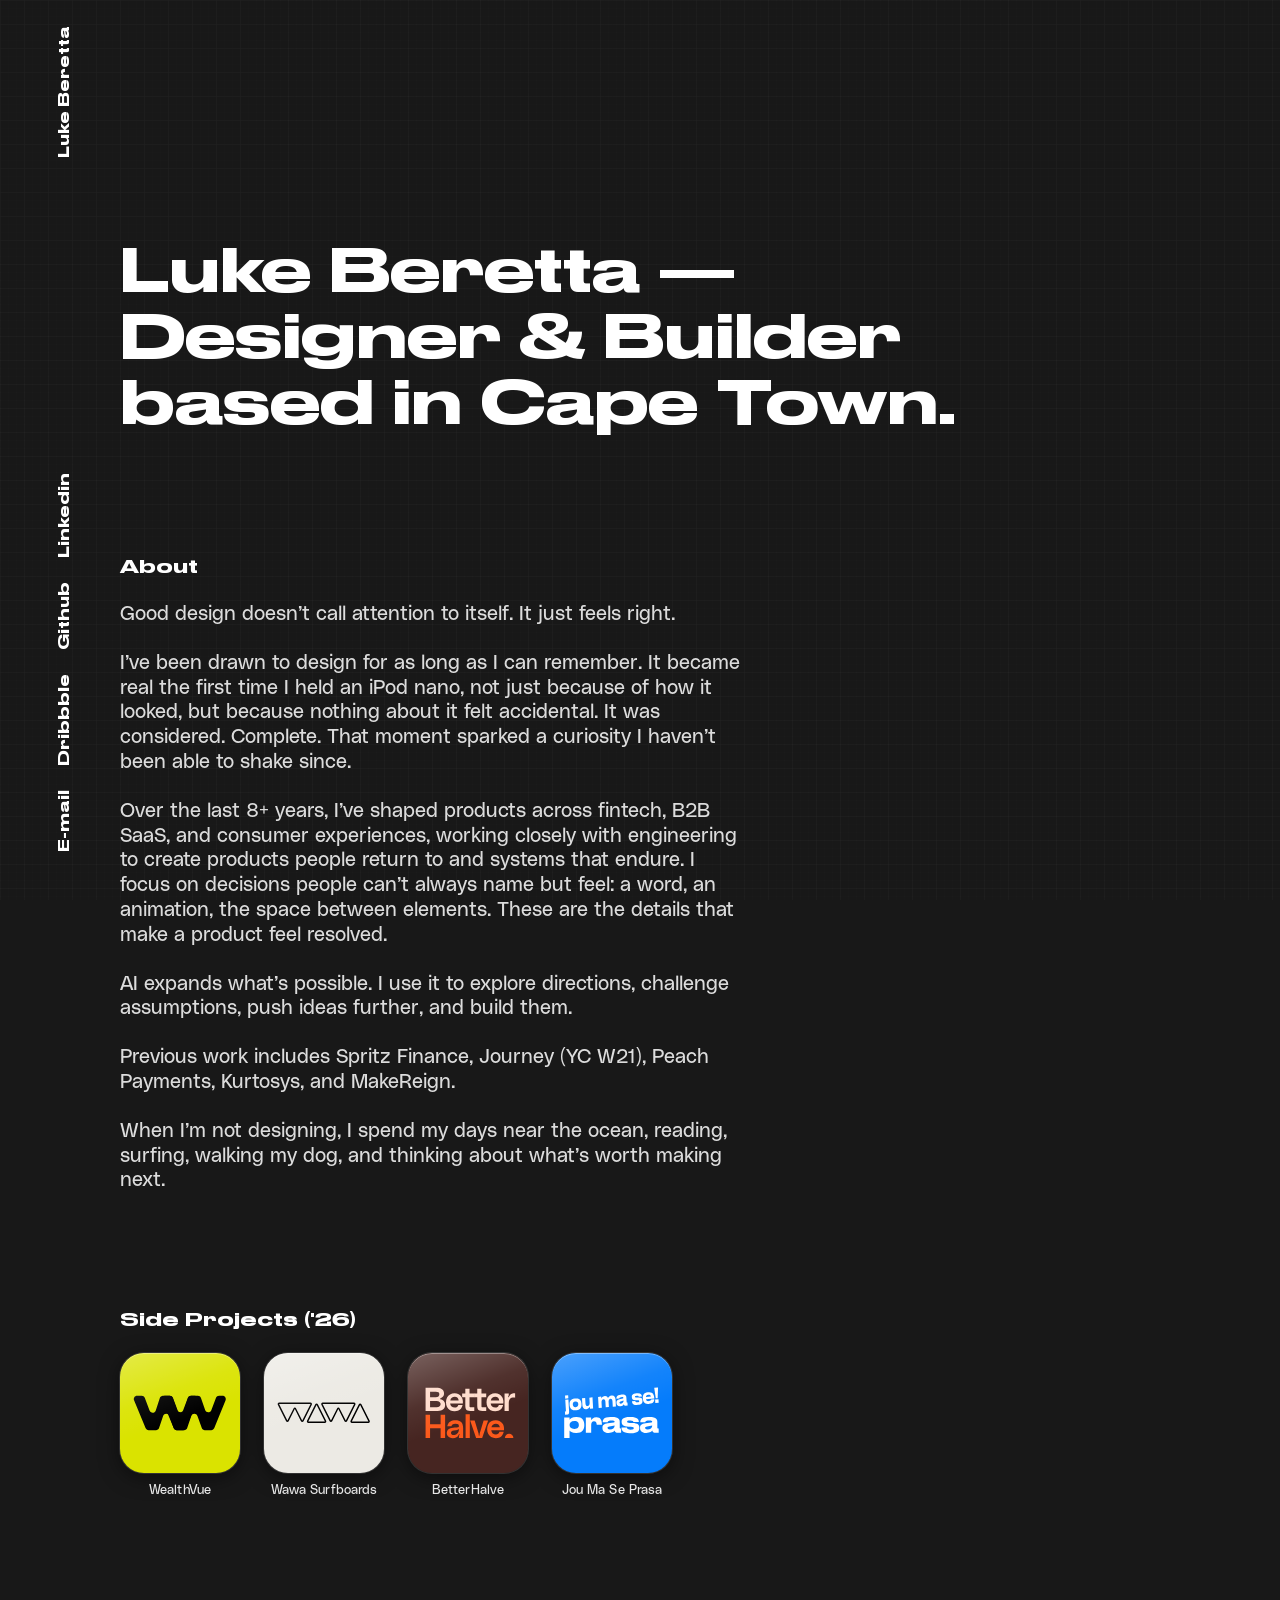
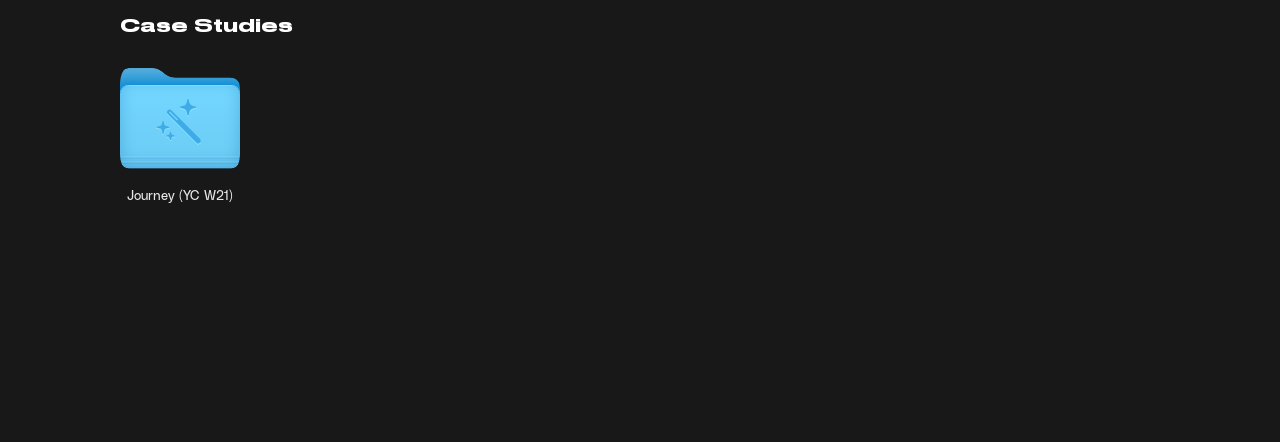
==== commit 34dff921: "feat: add cursor-reactive grid glow overlay with updated styling" ====
--- a/index.html
+++ b/index.html
@@ -25,6 +25,7 @@
 
 <body class="is-black">
   <div id="grid-overlay" aria-hidden="true"></div>
+  <div id="grid-overlay-glow" aria-hidden="true"></div>
   <header class="app-header">
     <h1>Luke Beretta</h1>
   </header>
--- a/assets/css/main.css
+++ b/assets/css/main.css
@@ -5,11 +5,16 @@
 :root {
   --colour-light: #fff;
   --colour-dark: #181818;
-}
-
-
-/* ============================================================
-   Grid Overlay — 8px pixel grid
+  --colour-accent: #0066CC;
+  --colour-accent: #0C8CE9;
+  --colour-accent: #DAE300;
+  --colour-accent: #a0a0a0;
+
+}
+
+
+/* ============================================================
+   Grid Overlay — 8px pixel grid (base, super faint)
    ============================================================ */
 
 #grid-overlay {
@@ -19,25 +24,64 @@
   z-index: 0;
   background-image:
     repeating-linear-gradient(to right,
-      rgba(255, 255, 255, 0.025) 0px,
-      rgba(255, 255, 255, 0.025) 1px,
+      rgba(255, 255, 255, 0.015) 0px,
+      rgba(255, 255, 255, 0.015) 1px,
       transparent 1px,
       transparent 24px),
     repeating-linear-gradient(to bottom,
-      rgba(255, 255, 255, 0.025) 0px,
-      rgba(255, 255, 255, 0.025) 1px,
+      rgba(255, 255, 255, 0.015) 0px,
+      rgba(255, 255, 255, 0.015) 1px,
       transparent 1px,
       transparent 24px),
     repeating-linear-gradient(to right,
-      rgba(255, 255, 255, 0.025) 0px,
-      rgba(255, 255, 255, 0.025) 1px,
+      rgba(255, 255, 255, 0.006) 0px,
+      rgba(255, 255, 255, 0.006) 1px,
       transparent 1px,
       transparent 8px),
     repeating-linear-gradient(to bottom,
-      rgba(255, 255, 255, 0.025) 0px,
-      rgba(255, 255, 255, 0.025) 1px,
+      rgba(255, 255, 255, 0.006) 0px,
+      rgba(255, 255, 255, 0.006) 1px,
       transparent 1px,
       transparent 8px);
+}
+
+
+/* ============================================================
+   Grid Overlay — cursor glow reveal
+   ============================================================ */
+
+#grid-overlay-glow {
+  position: fixed;
+  inset: 0;
+  pointer-events: none;
+  z-index: 0;
+  background-image:
+    repeating-linear-gradient(to right,
+      color-mix(in srgb, var(--colour-accent) 10%, transparent) 0px,
+      color-mix(in srgb, var(--colour-accent) 10%, transparent) 1px,
+      transparent 1px,
+      transparent 24px),
+    repeating-linear-gradient(to bottom,
+      color-mix(in srgb, var(--colour-accent) 10%, transparent) 0px,
+      color-mix(in srgb, var(--colour-accent) 10%, transparent) 1px,
+      transparent 1px,
+      transparent 24px),
+    repeating-linear-gradient(to right,
+      color-mix(in srgb, var(--colour-accent) 4%, transparent) 0px,
+      color-mix(in srgb, var(--colour-accent) 4%, transparent) 1px,
+      transparent 1px,
+      transparent 8px),
+    repeating-linear-gradient(to bottom,
+      color-mix(in srgb, var(--colour-accent) 4%, transparent) 0px,
+      color-mix(in srgb, var(--colour-accent) 4%, transparent) 1px,
+      transparent 1px,
+      transparent 8px);
+  mask-image: radial-gradient(circle 200px at var(--cx, -999px) var(--cy, -999px),
+      black 0%,
+      transparent 100%);
+  -webkit-mask-image: radial-gradient(circle 200px at var(--cx, -999px) var(--cy, -999px),
+      black 0%,
+      transparent 100%);
 }
 
 
@@ -91,6 +135,11 @@
 
 a {
   text-decoration: none;
+  transition: color 0.2s ease;
+}
+
+a:hover {
+  color: var(--colour-accent);
 }
 
 
@@ -181,11 +230,11 @@
 
 .nav-link {
   display: inline-block;
-  transition: opacity 0.2s ease;
+  transition: color 0.2s ease;
 }
 
 .nav-link:hover {
-  opacity: 0.5;
+  color: var(--colour-accent);
 }
 
 
@@ -369,6 +418,11 @@
   object-fit: cover;
 }
 
+video.img-placeholder {
+  aspect-ratio: auto;
+  height: auto;
+}
+
 .main-section .img-placeholder:last-child {
   margin-top: 120px;
   margin-bottom: 0;
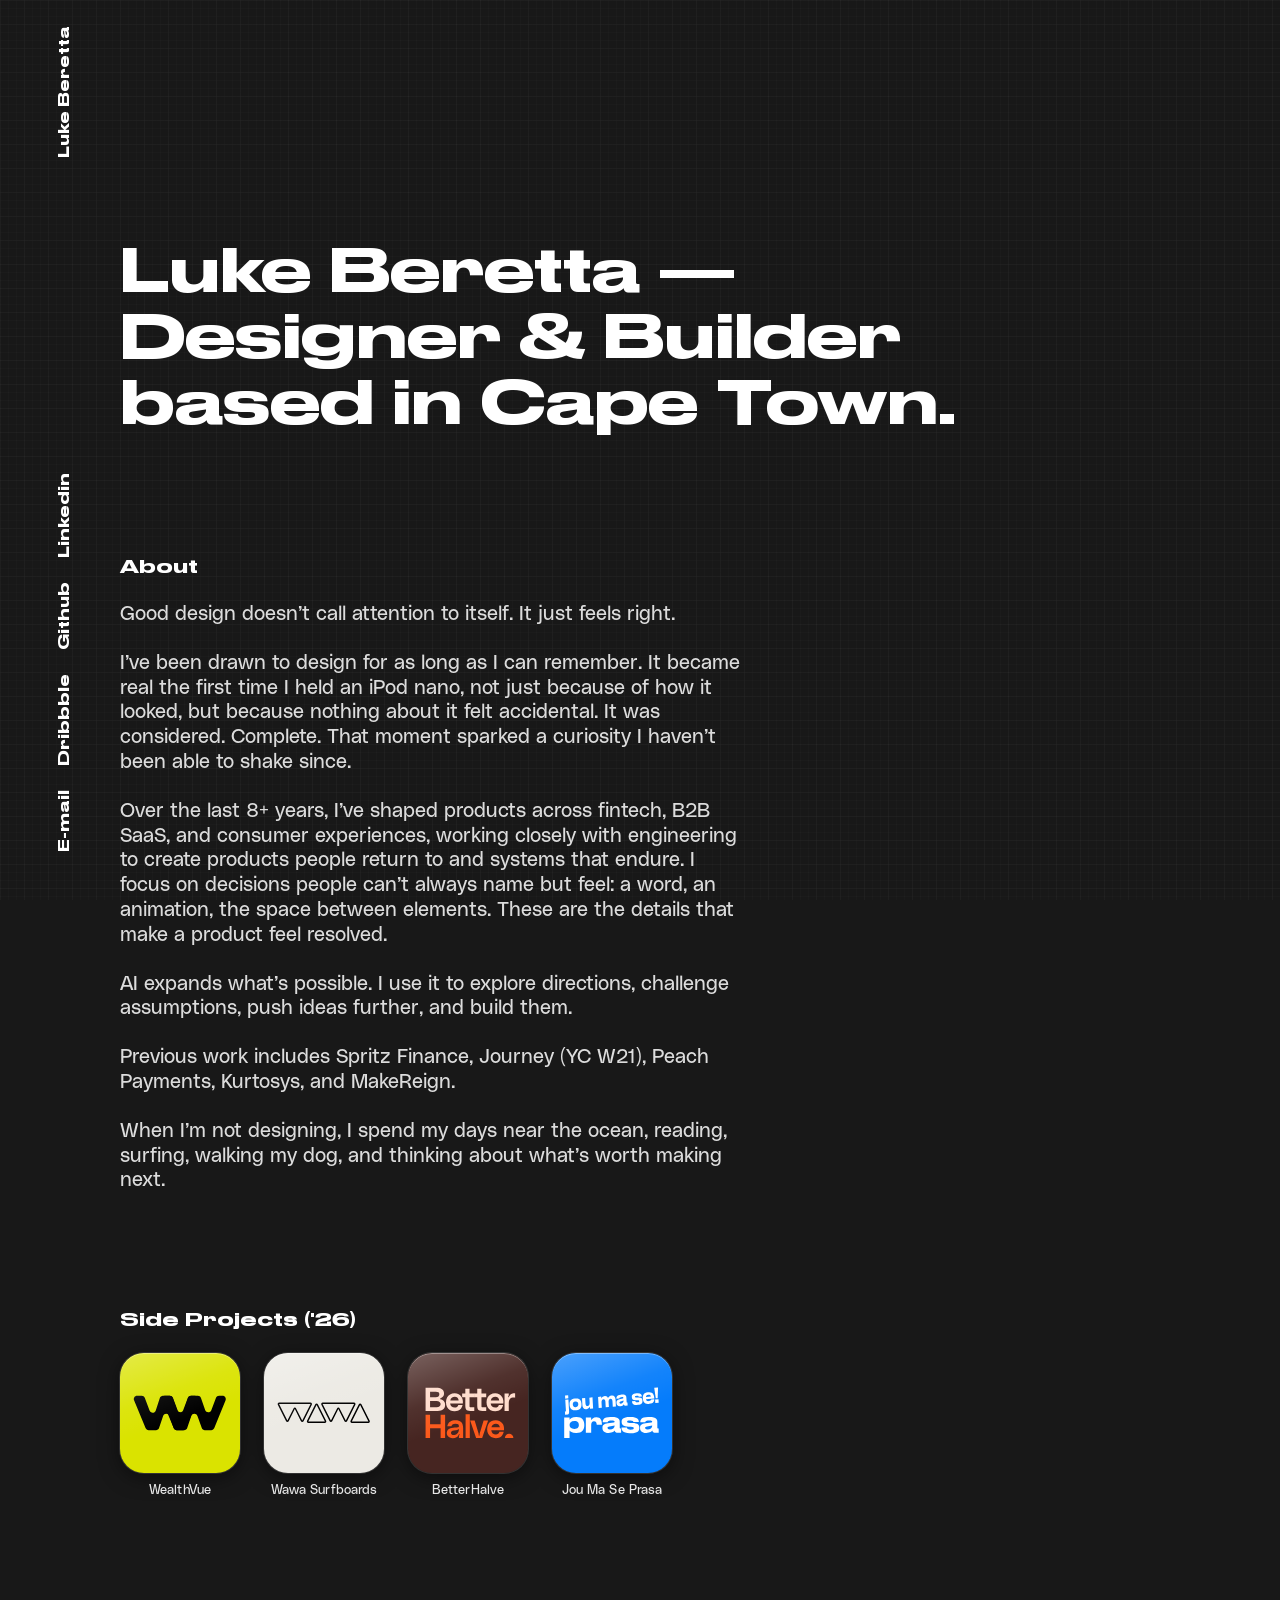
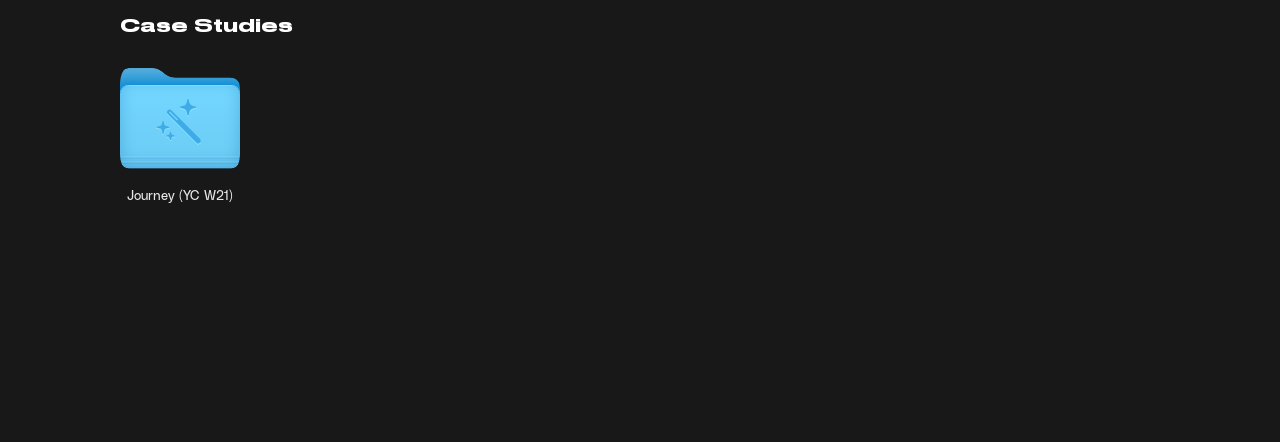
==== commit 462f7ad1: "cache" ====
--- a/index.html
+++ b/index.html
@@ -155,7 +155,7 @@
   </main>
 
   <script src="assets/js/index.js"></script>
-  <script src="assets/js/cursor.js"></script>
+  <script src="assets/js/cursor.js?v=2"></script>
 </body>
 
 </html>
--- a/assets/css/main.css
+++ b/assets/css/main.css
@@ -34,13 +34,13 @@
       transparent 1px,
       transparent 24px),
     repeating-linear-gradient(to right,
-      rgba(255, 255, 255, 0.006) 0px,
-      rgba(255, 255, 255, 0.006) 1px,
+      rgba(255, 255, 255, 0.015) 0px,
+      rgba(255, 255, 255, 0.015) 1px,
       transparent 1px,
       transparent 8px),
     repeating-linear-gradient(to bottom,
-      rgba(255, 255, 255, 0.006) 0px,
-      rgba(255, 255, 255, 0.006) 1px,
+      rgba(255, 255, 255, 0.015) 0px,
+      rgba(255, 255, 255, 0.015) 1px,
       transparent 1px,
       transparent 8px);
 }
@@ -65,17 +65,7 @@
       color-mix(in srgb, var(--colour-accent) 10%, transparent) 0px,
       color-mix(in srgb, var(--colour-accent) 10%, transparent) 1px,
       transparent 1px,
-      transparent 24px),
-    repeating-linear-gradient(to right,
-      color-mix(in srgb, var(--colour-accent) 4%, transparent) 0px,
-      color-mix(in srgb, var(--colour-accent) 4%, transparent) 1px,
-      transparent 1px,
-      transparent 8px),
-    repeating-linear-gradient(to bottom,
-      color-mix(in srgb, var(--colour-accent) 4%, transparent) 0px,
-      color-mix(in srgb, var(--colour-accent) 4%, transparent) 1px,
-      transparent 1px,
-      transparent 8px);
+      transparent 24px);
   mask-image: radial-gradient(circle 200px at var(--cx, -999px) var(--cy, -999px),
       black 0%,
       transparent 100%);
@@ -641,41 +631,12 @@
   opacity: 1;
 }
 
-/* Liquid Glass blob — the material */
+/* Blob material */
 .cursor-blob {
   width: 40px;
   height: 40px;
-
-  /* Frosted glass refraction */
-  backdrop-filter: blur(3px) saturate(1.6);
-  -webkit-backdrop-filter: blur(3px) saturate(1.6);
-
-  /* Dark tint so cursor stays visible over light backgrounds */
-  background: rgba(0, 0, 0, 0.18);
-
-  /* Glass edge — thin specular rim */
-  border: 0.5px solid rgba(255, 255, 255, 0.32);
-
-  transition:
-    border-color 0.4s cubic-bezier(0.25, 0.1, 0.25, 1),
-    opacity 0.35s cubic-bezier(0.25, 0.1, 0.25, 1);
-}
-
-/* Gradient layer — counter-rotated in JS to keep light source world-space fixed */
-.cursor-blob::before {
-  content: '';
-  position: absolute;
-  inset: 0;
-  border-radius: 50%;
-  background: linear-gradient(135deg,
-      rgba(255, 255, 255, 0.22) 0%,
-      rgba(255, 255, 255, 0.06) 60%,
-      rgba(255, 255, 255, 0.12) 100%);
-  box-shadow:
-    inset 0 1px 1.5px rgba(255, 255, 255, 0.55),
-    inset 0 -1px 1px rgba(0, 0, 0, 0.08);
-  transform: rotate(var(--counter-angle, 0rad));
-  transition: background 0.4s cubic-bezier(0.25, 0.1, 0.25, 1);
+  background: #fff;
+  transition: opacity 0.35s cubic-bezier(0.25, 0.1, 0.25, 1);
 }
 
 /* Merged — cursor dissolves into back button */
@@ -686,20 +647,6 @@
     border-color 0.4s cubic-bezier(0.25, 0.1, 0.25, 1);
 }
 
-/* Hover — glass brightens */
-.cursor-blob.is-hovering {
-  border-color: rgba(255, 255, 255, 0.45);
-}
-
-.cursor-blob.is-hovering::before {
-  background: linear-gradient(135deg,
-      rgba(255, 255, 255, 0.28) 0%,
-      rgba(255, 255, 255, 0.08) 60%,
-      rgba(255, 255, 255, 0.16) 100%);
-  box-shadow:
-    inset 0 1px 2px rgba(255, 255, 255, 0.65),
-    inset 0 -1px 1px rgba(0, 0, 0, 0.06);
-}
 
 /* Click ripple */
 .cursor-ripple {
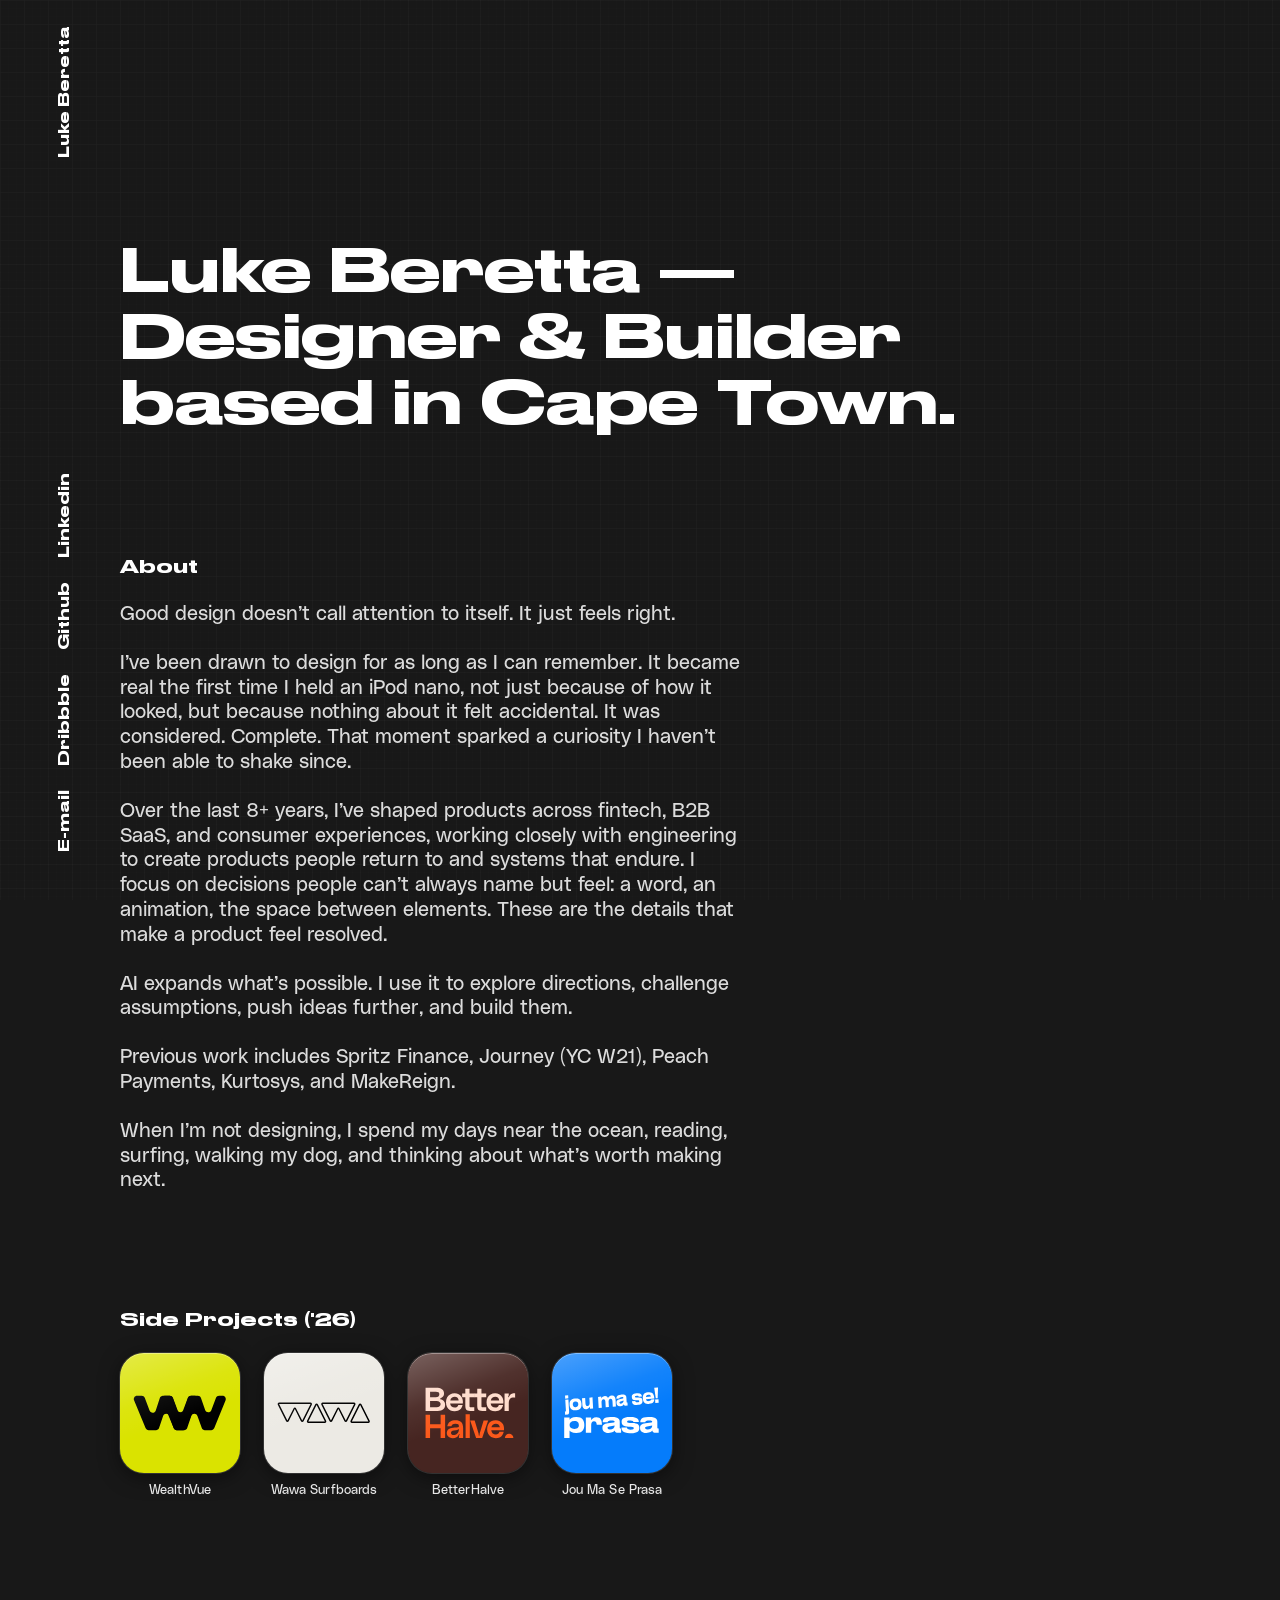
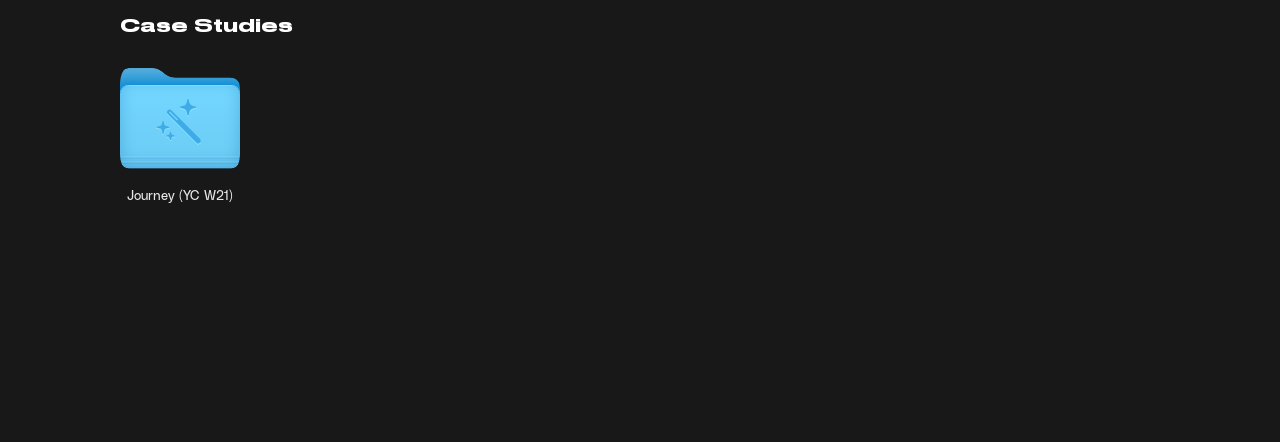
==== commit 200ef2bc: "revert" ====
--- a/index.html
+++ b/index.html
@@ -155,7 +155,7 @@
   </main>
 
   <script src="assets/js/index.js"></script>
-  <script src="assets/js/cursor.js?v=2"></script>
+  <script src="assets/js/cursor.js"></script>
 </body>
 
 </html>
--- a/assets/css/main.css
+++ b/assets/css/main.css
@@ -34,13 +34,13 @@
       transparent 1px,
       transparent 24px),
     repeating-linear-gradient(to right,
-      rgba(255, 255, 255, 0.015) 0px,
-      rgba(255, 255, 255, 0.015) 1px,
+      rgba(255, 255, 255, 0.006) 0px,
+      rgba(255, 255, 255, 0.006) 1px,
       transparent 1px,
       transparent 8px),
     repeating-linear-gradient(to bottom,
-      rgba(255, 255, 255, 0.015) 0px,
-      rgba(255, 255, 255, 0.015) 1px,
+      rgba(255, 255, 255, 0.006) 0px,
+      rgba(255, 255, 255, 0.006) 1px,
       transparent 1px,
       transparent 8px);
 }
@@ -65,7 +65,17 @@
       color-mix(in srgb, var(--colour-accent) 10%, transparent) 0px,
       color-mix(in srgb, var(--colour-accent) 10%, transparent) 1px,
       transparent 1px,
-      transparent 24px);
+      transparent 24px),
+    repeating-linear-gradient(to right,
+      color-mix(in srgb, var(--colour-accent) 4%, transparent) 0px,
+      color-mix(in srgb, var(--colour-accent) 4%, transparent) 1px,
+      transparent 1px,
+      transparent 8px),
+    repeating-linear-gradient(to bottom,
+      color-mix(in srgb, var(--colour-accent) 4%, transparent) 0px,
+      color-mix(in srgb, var(--colour-accent) 4%, transparent) 1px,
+      transparent 1px,
+      transparent 8px);
   mask-image: radial-gradient(circle 200px at var(--cx, -999px) var(--cy, -999px),
       black 0%,
       transparent 100%);
